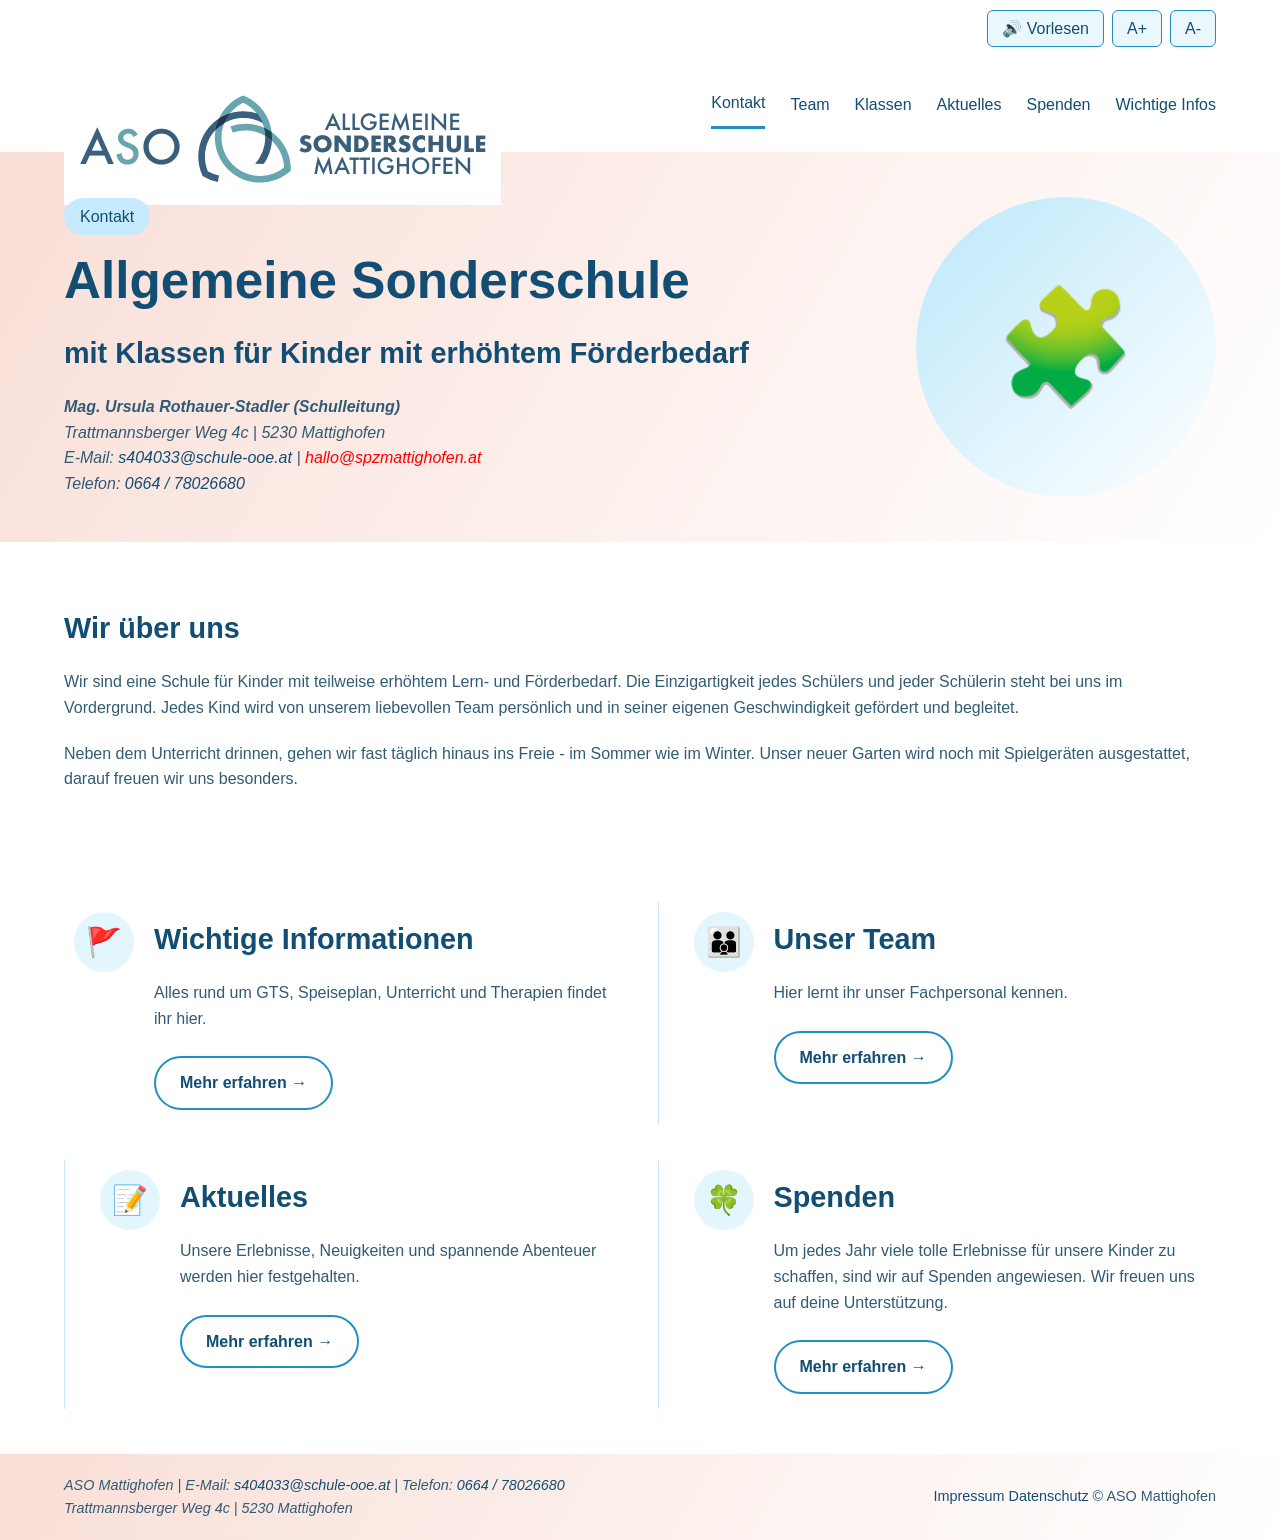
==== index.html @ b529024f "Update index.html" ====
<!DOCTYPE html>
<html lang="de">
<head>
  <meta charset="UTF-8">
  <meta name="viewport" content="width=device-width, initial-scale=1.0">
  <title>ASO Mattighofen</title>
  <link rel="stylesheet" href="styles.css">
  <link rel="icon" type="image/png" href="favicon.png">
</head>

<body>
  <div class="barrierefreiheit">
    <button id="vorlesen" type="button">🔊 Vorlesen</button>
    <button id="schriftGroesser" type="button" aria-label="Schrift vergrößern">A+</button>
    <button id="schriftKleiner" type="button" aria-label="Schrift verkleinern">A-</button>
  </div>
  <header>
    <div class="container navigation">
       <a href="index.html" class="logo">
        <span class="logo-icon"><img src="bilder/asoLogo.PNG" alt="ASO Logo"></span>
      </a>
      

      <nav>
        <a href="index.html" class="active">Kontakt</a>
        <a href="team.html">Team</a>
        <a href="klassen.html">Klassen</a>
        <a href="aktuelles.html">Aktuelles</a>
        <a href="spenden.html">Spenden</a>
        <a href="infos.html">Wichtige Infos</a>
      </nav>
    </div>
  </header>

  <main>

    <section class="hero">
      <div class="container hero-content">
        <div>
          <span class="welcome">Kontakt</span>
          <h1>Allgemeine Sonderschule</h1>
          <h2>mit Klassen für Kinder mit erhöhtem Förderbedarf</h2>
         
          <address>
            <strong>Mag. Ursula Rothauer-Stadler (Schulleitung)</strong><br>
            Trattmannsberger Weg 4c | 5230 Mattighofen<br>
            E-Mail: <a href="mailto:s404033@schule-ooe.at">s404033@schule-ooe.at</a> | <a style="color: red;" href=" hallo@spzmattighofen.at"> hallo@spzmattighofen.at</a><br>
            Telefon: <a href="tel:+4366478026680">0664 / 78026680</a>
          </address>
        </div>

        <div class="hero-image" aria-label="Bücher-Symbol">
          🧩
        </div>
      </div>
    </section>

    <section class="intro">
  <div class="container">
    <h2>Wir über uns</h2>
    <p>
     Wir sind eine Schule für Kinder mit teilweise erhöhtem Lern- und Förderbedarf. Die Einzigartigkeit jedes Schülers und jeder Schülerin steht bei uns im Vordergrund.
      Jedes Kind wird von unserem liebevollen Team persönlich und in seiner eigenen Geschwindigkeit gefördert und begleitet.
    <p>Neben dem Unterricht drinnen, gehen wir fast täglich hinaus ins Freie - im Sommer wie im Winter. Unser neuer Garten wird noch mit Spielgeräten ausgestattet, darauf freuen wir uns besonders.</p>
    </p>
  </div>
</section>
    
    <section class="container intro grid">  
    <article class="card">
        <div class="icon">🚩</div>
        <div>
          <h2>Wichtige Informationen</h2>
          <p>
            Alles rund um GTS, Speiseplan, Unterricht und Therapien findet ihr hier.
          </p>
          <a class="button button-light" href="infos.html">
            Mehr erfahren →
          </a>
        </div>
      </article>
      
      <article class="card">
        <div class="icon">👪</div>
        <div>
          <h2>Unser Team</h2>
          <p>
            Hier lernt ihr unser Fachpersonal kennen.
          </p>
          <a class="button button-light" href="team.html">
            Mehr erfahren →
          </a>
        </div>
      </article>

       <article class="card">
        <div class="icon">📝</div>
        <div>
          <h2>Aktuelles</h2>
          <p>
            Unsere Erlebnisse, Neuigkeiten und spannende Abenteuer werden hier festgehalten.
          </p>
          <a class="button button-light" href="aktuelles.html">
            Mehr erfahren →
          </a>
        </div>
      </article>

       <article class="card">
        <div class="icon">🍀</div>
        <div>
          <h2>Spenden</h2>
          <p>Um jedes Jahr viele tolle Erlebnisse für unsere Kinder zu schaffen, sind wir auf Spenden angewiesen. Wir freuen uns auf deine Unterstützung.</p>
          
          <a class="button button-light" href="spenden.html">
            Mehr erfahren →
          </a>
        </div>
      </article>
    </section>
  </main>

  <footer>
    <div class="container footer-content">
      <div>
        <address>
            ASO Mattighofen | E-Mail: <a href="mailto:s404033@schule-ooe.at">s404033@schule-ooe.at</a> | Telefon: <a href="tel:+4366478026680">0664 / 78026680</a><br>
            Trattmannsberger Weg 4c | 5230 Mattighofen
          </address>
        
      </div>
      <span><a href="impressum.html">Impressum</a>
        <a href="datenschutz.html">Datenschutz</a>
        © ASO Mattighofen</span>
    </div>
  </footer>
<script src="script.js"></script>
</body>
</html>
---- styles.css ----
* {
  box-sizing: border-box;
  scroll-behavior: smooth;
}

:root {
  --blue: #218fc1;
  --dark-blue: #124d73;
  --light-blue: #eaf7fd;
  --text: #315b75;
  --white: #ffffff;
  --peach: #F9DFD7;
  --gradient: linear-gradient(120deg, var(--peach), #ffffff);
}

body {
  margin: 0;
  font-family: Arial, sans-serif;
  color: var(--text);
  line-height: 1.6;
}

/* Barrierefreiheit */
.barrierefreiheit {
  display: flex;
  justify-content: flex-end;
  gap: 8px;
  padding: 10px 5%;
}

.barrierefreiheit button {
  background-color: #eaf7fd;
  color: #124d73;
  border: 1px solid #218fc1;
  border-radius: 6px;
  padding: 8px 14px;
  cursor: pointer;
  font-size: 16px;
}

.barrierefreiheit button:hover {
  background-color: #c8ecff;
}

.barrierefreiheit button:focus-visible {
  outline: 3px solid #124d73;
  outline-offset: 3px;
}


.container {
  width: 90%;
  max-width: 1160px;
  margin: auto;
}

h1, h2, h3 {
  color: var(--dark-blue);
  line-height: 1.2;
}

/*Slider*/
.slider {
  display: flex;
  align-items: center;
  justify-content: center;
  gap: 10px;
  margin: 25px 0;
}

.slider-bilder {
  width: 100%;
  max-width: 650px;
}

.slider .slider-bilder img {
  display: none;
  width: 100%;
  height: 350px;
  object-fit: contain;
  border-radius: 8px;
  cursor: pointer;
}

.slider .slider-bilder img.aktiv {
  display: block;
}

.slider button {
  background: var(--dark-blue);
  color: white;
  border: none;
  padding: 10px;
  cursor: pointer;
}
/*Bilder wie Slyder*/
.bilder {
  display: block;
  width: 100%;
  max-width: 650px;
  height: auto;
  border-radius: 8px;
  margin: 25px auto;
}

h1 {
  font-size: 3.2rem;
  margin: 15px 0;
}

h2 {
  font-size: 1.8rem;
}

p {
  margin: 12px 0 20px;
}

a {
  color: var(--dark-blue);
  text-decoration: none;
}

a:hover {
  color: var(--blue);
}

/* Navigation */

.navigation,
.logo,
nav,
.contact-content,
.footer-content {
  display: flex;
  align-items: center;
  justify-content: space-between;
}

header {
  background: var(--white);
  padding: 15px 0;
}

.logo {
  gap: 12px;
  line-height: 1.2;
}

.logo-icon {
  display: grid;
  place-items: center;
  width: 65px;
  height: 65px;
  border-radius: 50%;
  background: linear-gradient(135deg, #bdeaff, var(--blue));
  color: white;
  font-size: 1.3rem;
  font-weight: bold;
}

.logo strong {
  font-size: 1.8rem;
}

nav {
  gap: 25px;
}

nav a {
  padding: 10px 0;
}

nav a:hover,
nav .active {
  border-bottom: 3px solid var(--blue);
}

/* Buttons */

.button {
  display: inline-block;
  padding: 12px 24px;
  margin: 5px 8px 5px 0;
  border: 2px solid var(--blue);
  border-radius: 30px;
  background: var(--blue);
  color: white;
  font-weight: bold;
}

.button:hover {
  background: var(--dark-blue);
  color: white;
}

.button-light {
  background: transparent;
  color: var(--dark-blue);
}

/* Hero */

.hero {
  background: var(--gradient);
  padding: 45px 0;
}

.hero-content {
  display: flex;
  align-items: center;
  justify-content: space-between;
  gap: 40px;
}

.hero-content > div:first-child {
  flex: 1;
}

.welcome {
  display: inline-block;
  padding: 6px 16px;
  border-radius: 25px;
  background: #c6eaff;
  color: var(--dark-blue);
}

.hero-content p {
  font-size: 1.4rem;
}

.hero-image {
  display: grid;
  place-items: center;
  flex: 0 0 300px;
  height: 300px;
  border-radius: 50%;
  background: linear-gradient(135deg, #bce8fa, #ffffff);
  font-size: 7rem;
}

/* Karten */

.grid {
  display: grid;
  grid-template-columns: repeat(2, 1fr);
  gap: 35px;
}

.intro {
  padding: 45px 0;
}

.card {
  display: flex;
  align-items: flex-start;
  gap: 20px;
  padding: 10px;
}

.card + .card {
  border-left: 1px solid #c9e8f8;
  padding-left: 35px;
}

.card h2 {
  margin-top: 10px;
}

.icon {
  display: grid;
  place-items: center;
  flex-shrink: 0;
  width: 60px;
  height: 60px;
  border-radius: 50%;
  background: #e3f5fd;
  color: var(--blue);
  font-size: 1.8rem;
}

/* Features */

.features {
  padding: 25px 0 35px;
  background: var(--light-blue);
  text-align: center;
}

.features .grid {
  grid-template-columns: repeat(4, 1fr);
  gap: 20px;
}

.features h3 {
  font-size: 1rem;
}

/* Footer */

footer {
  padding: 20px 0;
  background: var(--gradient);
  font-size: 0.9rem;
}

.footer-content div {
  display: flex;
  gap: 22px;
}

footer a {
  color: var(--dark-blue);
}

footer a:hover {
  color: var(--blue);
}

/* Teamseite */

.team-grid {
  display: grid;
  grid-template-columns: repeat(2, 1fr);
  gap: 25px;
  margin-bottom: 45px;
}

.team-card {
  display: flex;
  align-items: center;
  gap: 15px;
}

.team-card img{
  width: 100px;
  height: 120px;
  object-fit: cover;
  border-radius: 8px;
  flex-shrink: 0;
}

.teacher-placeholder {
    width: 100px;
    height: 120px;
    border-radius: 8px;
    background-color: #eaf7fd;
    display: flex;
    align-items: center;
    justify-content: center;
    font-size: 50px;
    flex-shrink: 0;
}

.team-card p {
  font-size: 0.875rem;
}

.team-card:target, .therapie:target {
  background: var(--light-blue);
  border-radius: 8px;
  padding: 10px;
}
/*Klassen*/
.klasse-titel {
  display: flex;
  flex-direction: column;
  align-items: center;
  justify-content: center;
}

.klasse-titel h2 {
  writing-mode: vertical-rl;
  transform: rotate(180deg);
  margin: 0;
}
/* Mobile */

@media (max-width: 750px) {
  .navigation,
  .hero-content,
  .contact-content,
  .footer-content {
    flex-direction: column;
    gap: 20px;
  }
  
  nav {
    flex-wrap: wrap;
    justify-content: center;
    gap: 12px 20px;
  }

  h1 {
    font-size: 2.3rem;
  }

  .hero-image {
    flex-basis: auto;
    width: 220px;
    height: 220px;
    font-size: 5rem;
  }

  .grid,
  .features .grid,
  .team-grid {
    grid-template-columns: 1fr;
  }

  .card + .card {
    border-left: none;
    border-top: 1px solid #c9e8f8;
    padding: 25px 10px 10px;
  }

  .footer-content div {
    flex-wrap: wrap;
    justify-content: center;
  }
}

/*Spenden*/
.spenden{
  padding: 25px;
  border: 1px solid #b9dff2;
  border-radius: 10px;
  background: #f1e9e5;
}
#unterricht, #gts {
  scroll-margin-top: 100px;
}

/*Speisepläne*/
table {
  width: 100%;
  border-collapse: collapse;
}

th, td {
  border: 1px solid #ccc;
  padding: 10px;
  text-align: left;
}
/*Aktuelles*/
.aktuelles {
  max-width: 850px;
  flex: 1;
  max-width: 850px;
  margin: 0;
}

.beitrag {
  background: white;
  border: 1px solid #d6e3eb;
  border-radius: 8px;
  padding: 25px;
  margin-bottom: 25px;
  box-shadow: 0 2px 6px rgba(0, 0, 0, 0.06);
}

.beitrag h2 {
  color: var(--dark-blue);
  margin-top: 0;
  margin-bottom: 8px;
}

.datum {
  color: #777;
  font-size: 14px;
  margin-bottom: 18px;
}

.beitrag > img {
  display: block;
  max-width: 100%;
  height: auto;
  margin: 15px auto;
  border-radius: 6px;
}

.beitrag p {
  line-height: 1.6;
}
.nach-oben {
  position: fixed;
  right: 25px;
  bottom: 25px;
  width: 45px;
  height: 45px;
  display: flex;
  align-items: center;
  justify-content: center;
  background: var(--dark-blue);
  color: white;
  font-size: 28px;
  border-radius: 50%;
  text-decoration: none;
  z-index: 100;
}

.nach-oben:hover {
  background: var(--blue);
  color: white;
}

/*Aktuelles*/
.aktuelles {
  max-width: 850px;
  margin: 30px auto;
  padding: 0 15px;
}
archiv-nav {
  display: flex;
  justify-content: center;
  gap: 30px;
  max-width: 1000px;
  margin: 0 auto;
  padding: 12px 20px;
}
.aktuelles article[id] {
  scroll-margin-top: 25px;
}
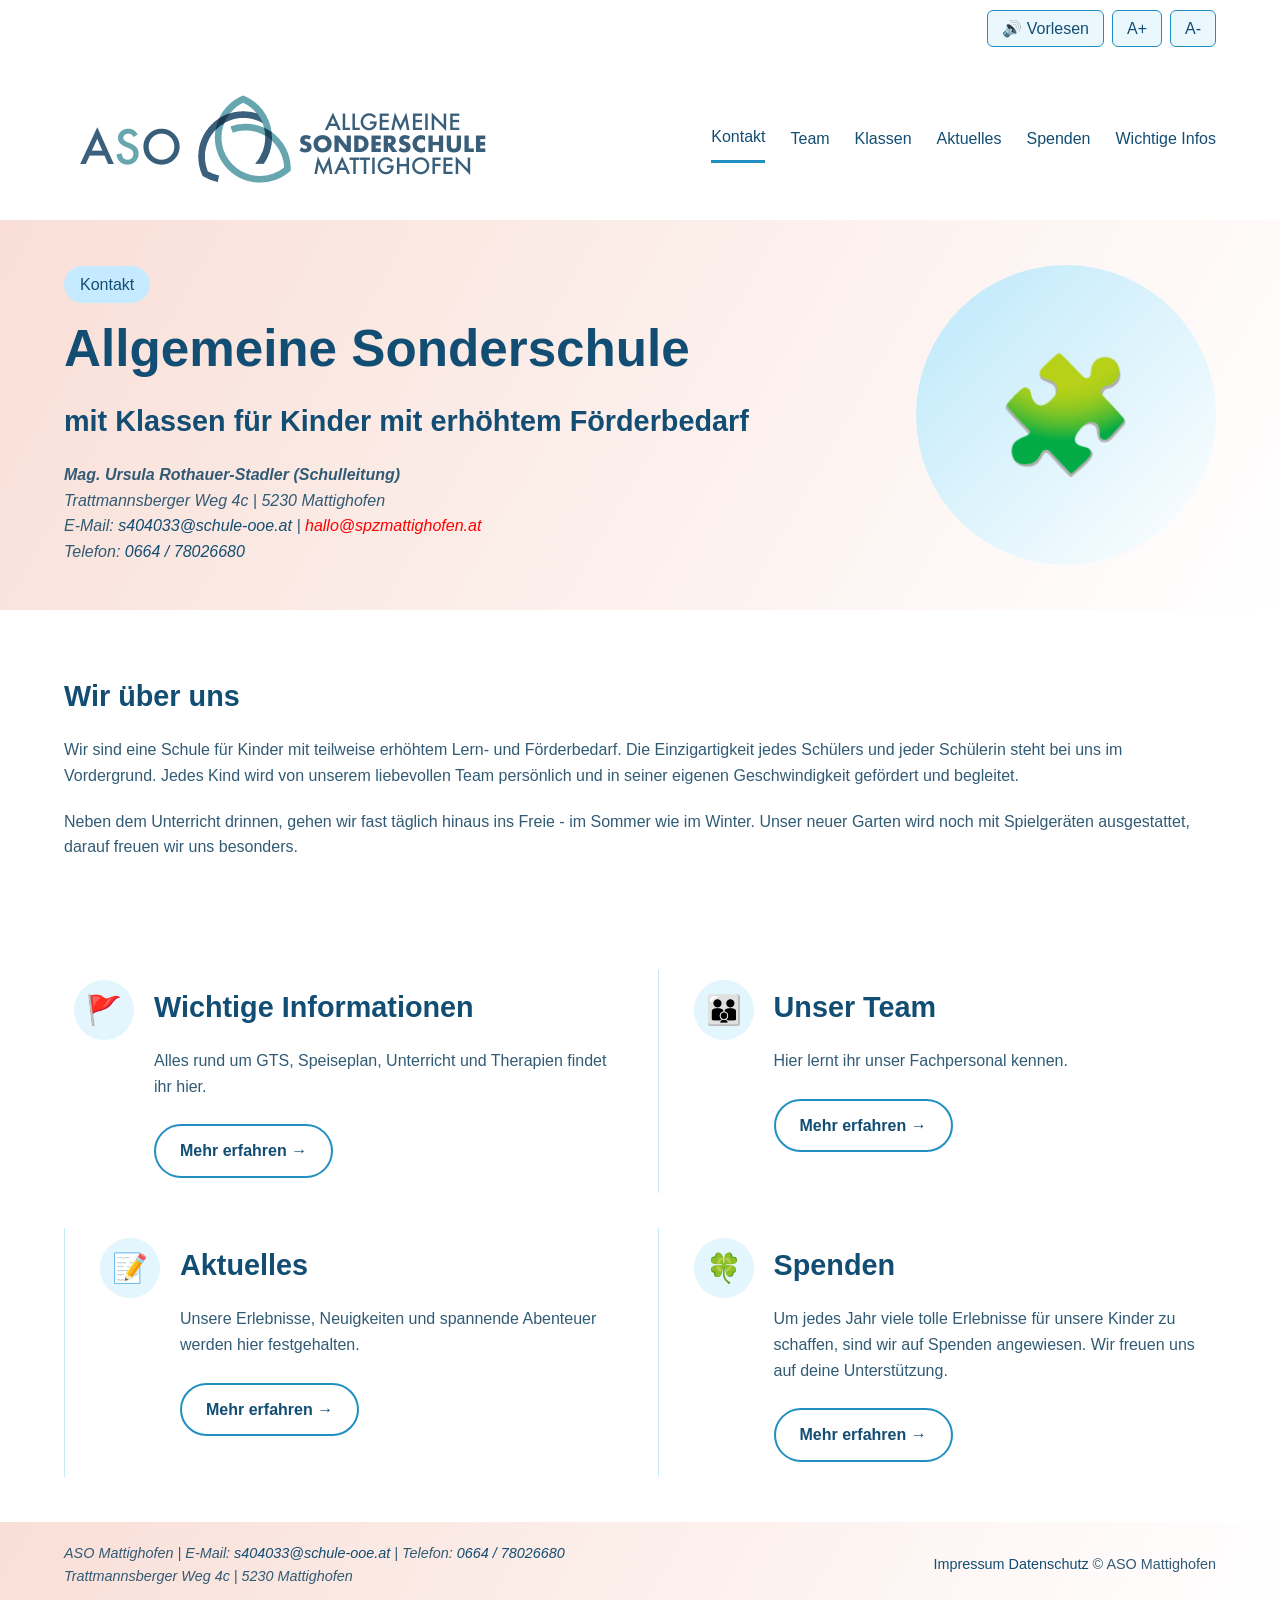
==== commit dd9fbe76: "Update index.html" ====
--- a/index.html
+++ b/index.html
@@ -18,7 +18,7 @@
   <header>
     <div class="container navigation">
        <a href="index.html" class="logo">
-        <span class="logo-icon"><img src="bilder/asoLogo.PNG" alt="ASO Logo"></span>
+        <img src="bilder/asoLogo.PNG" alt="ASO Logo">
       </a>
       
 
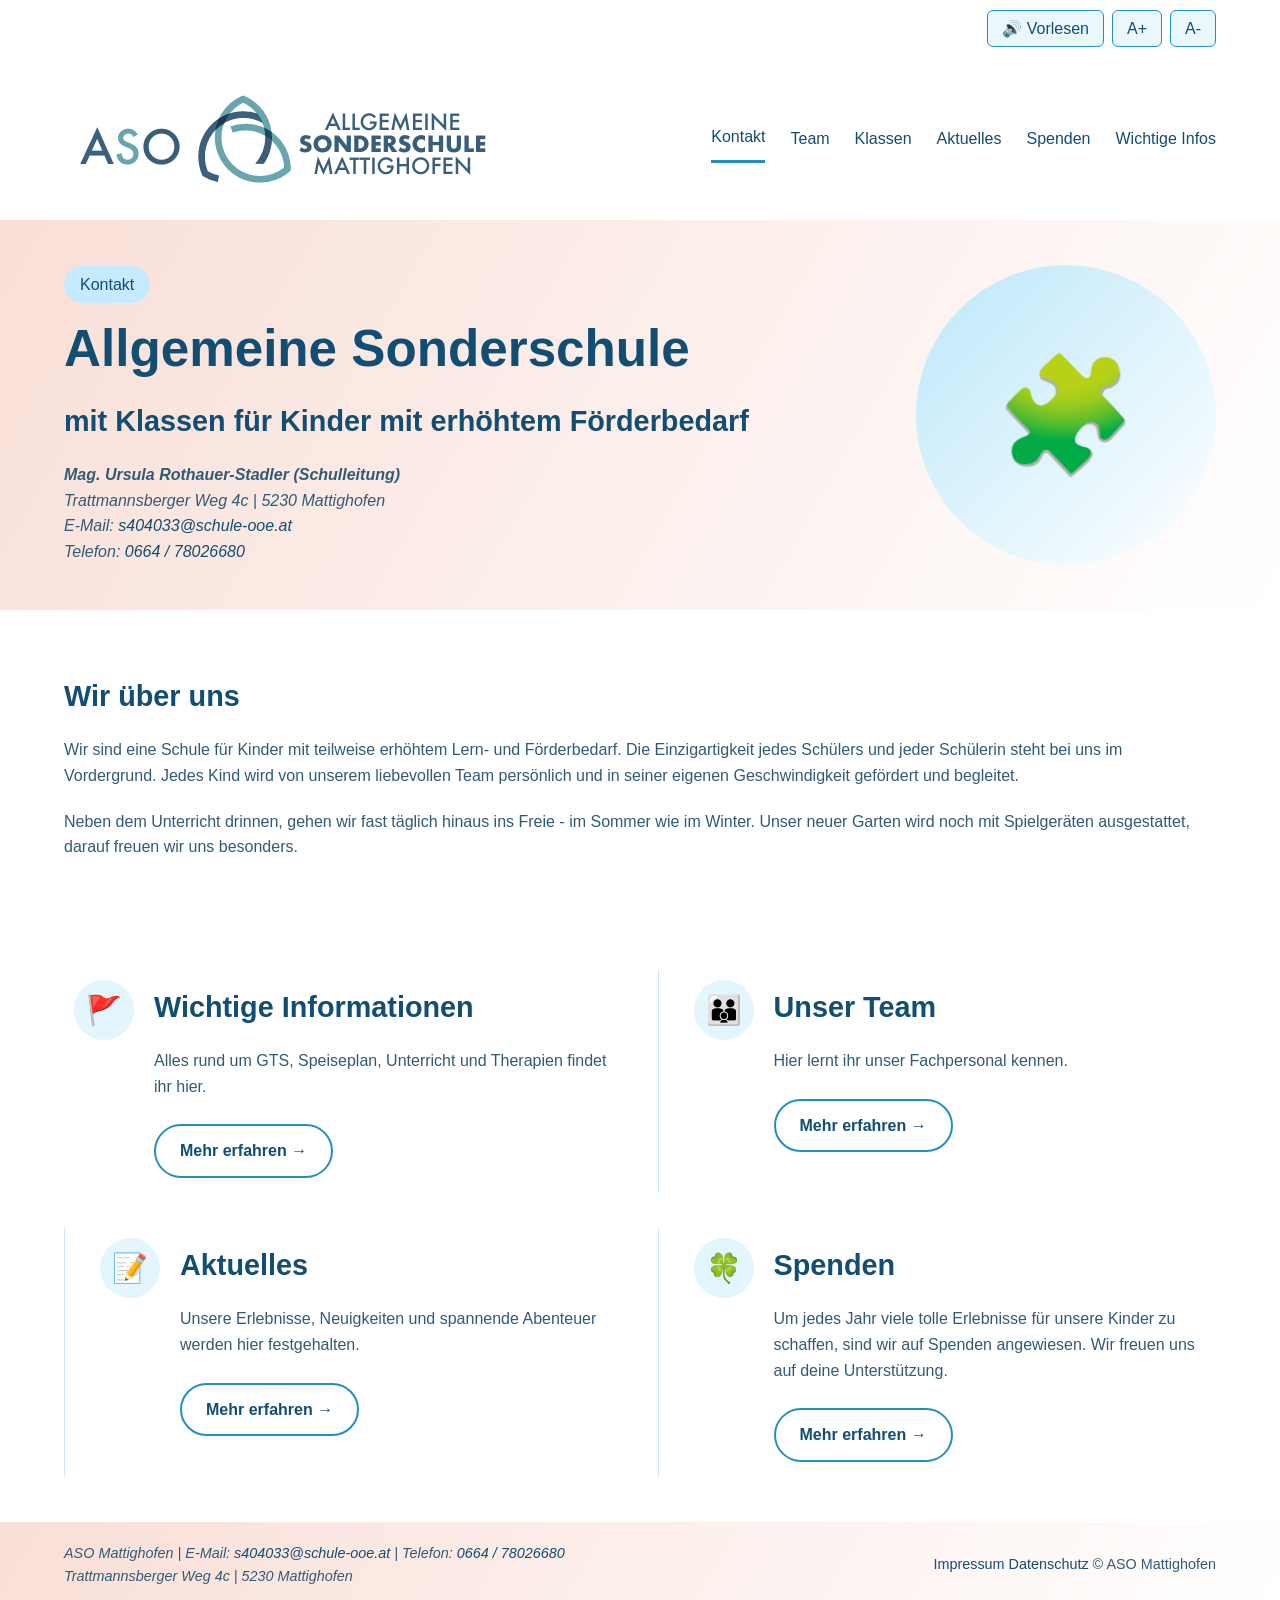
==== commit 1cbe78f9: "Update index.html" ====
--- a/index.html
+++ b/index.html
@@ -45,7 +45,7 @@
           <address>
             <strong>Mag. Ursula Rothauer-Stadler (Schulleitung)</strong><br>
             Trattmannsberger Weg 4c | 5230 Mattighofen<br>
-            E-Mail: <a href="mailto:s404033@schule-ooe.at">s404033@schule-ooe.at</a> | <a style="color: red;" href=" hallo@spzmattighofen.at"> hallo@spzmattighofen.at</a><br>
+            E-Mail: <a href="mailto:s404033@schule-ooe.at">s404033@schule-ooe.at</a><br>
             Telefon: <a href="tel:+4366478026680">0664 / 78026680</a>
           </address>
         </div>
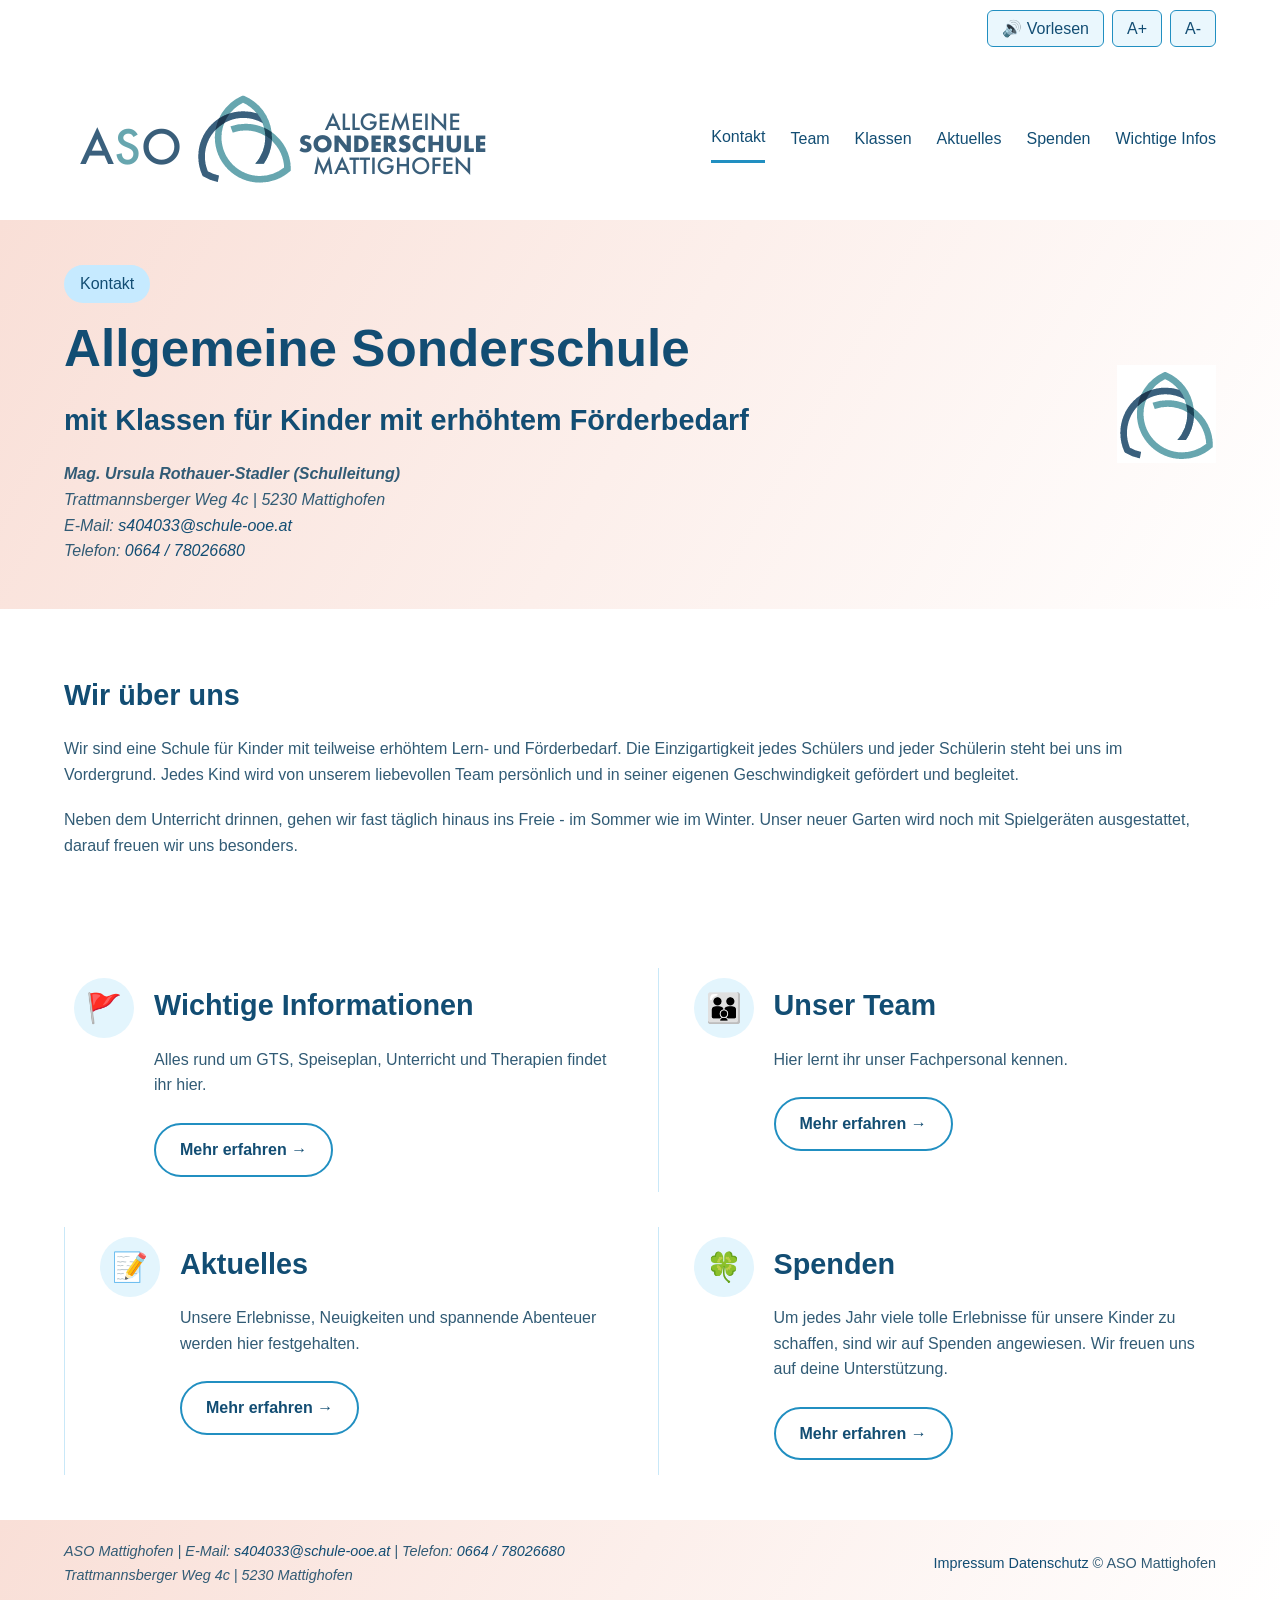
==== commit 52aa2cf9: "Replace hero image with logo in index.html" ====
--- a/index.html
+++ b/index.html
@@ -6,7 +6,7 @@
   <meta name="viewport" content="width=device-width, initial-scale=1.0">
   <title>ASO Mattighofen</title>
   <link rel="stylesheet" href="styles.css">
-  <link rel="icon" type="image/png" href="favicon.png">
+  <link rel="icon" type="image/png" href="favicon.PNG">
 </head>
 
 <body>
@@ -17,8 +17,8 @@
   </div>
   <header>
     <div class="container navigation">
-       <a href="index.html" class="logo">
-        <img src="bilder/asoLogo.PNG" alt="ASO Logo">
+       <a href="index.html">
+        <img class="logo" src="bilder/asoLogo.PNG" alt="ASO Logo">
       </a>
       
 
@@ -50,8 +50,8 @@
           </address>
         </div>
 
-        <div class="hero-image" aria-label="Bücher-Symbol">
-          🧩
+        <div class="logo" aria-label="Logo">
+          <img src="favicon.PNG" alt="ASO Logo">
         </div>
       </div>
     </section>
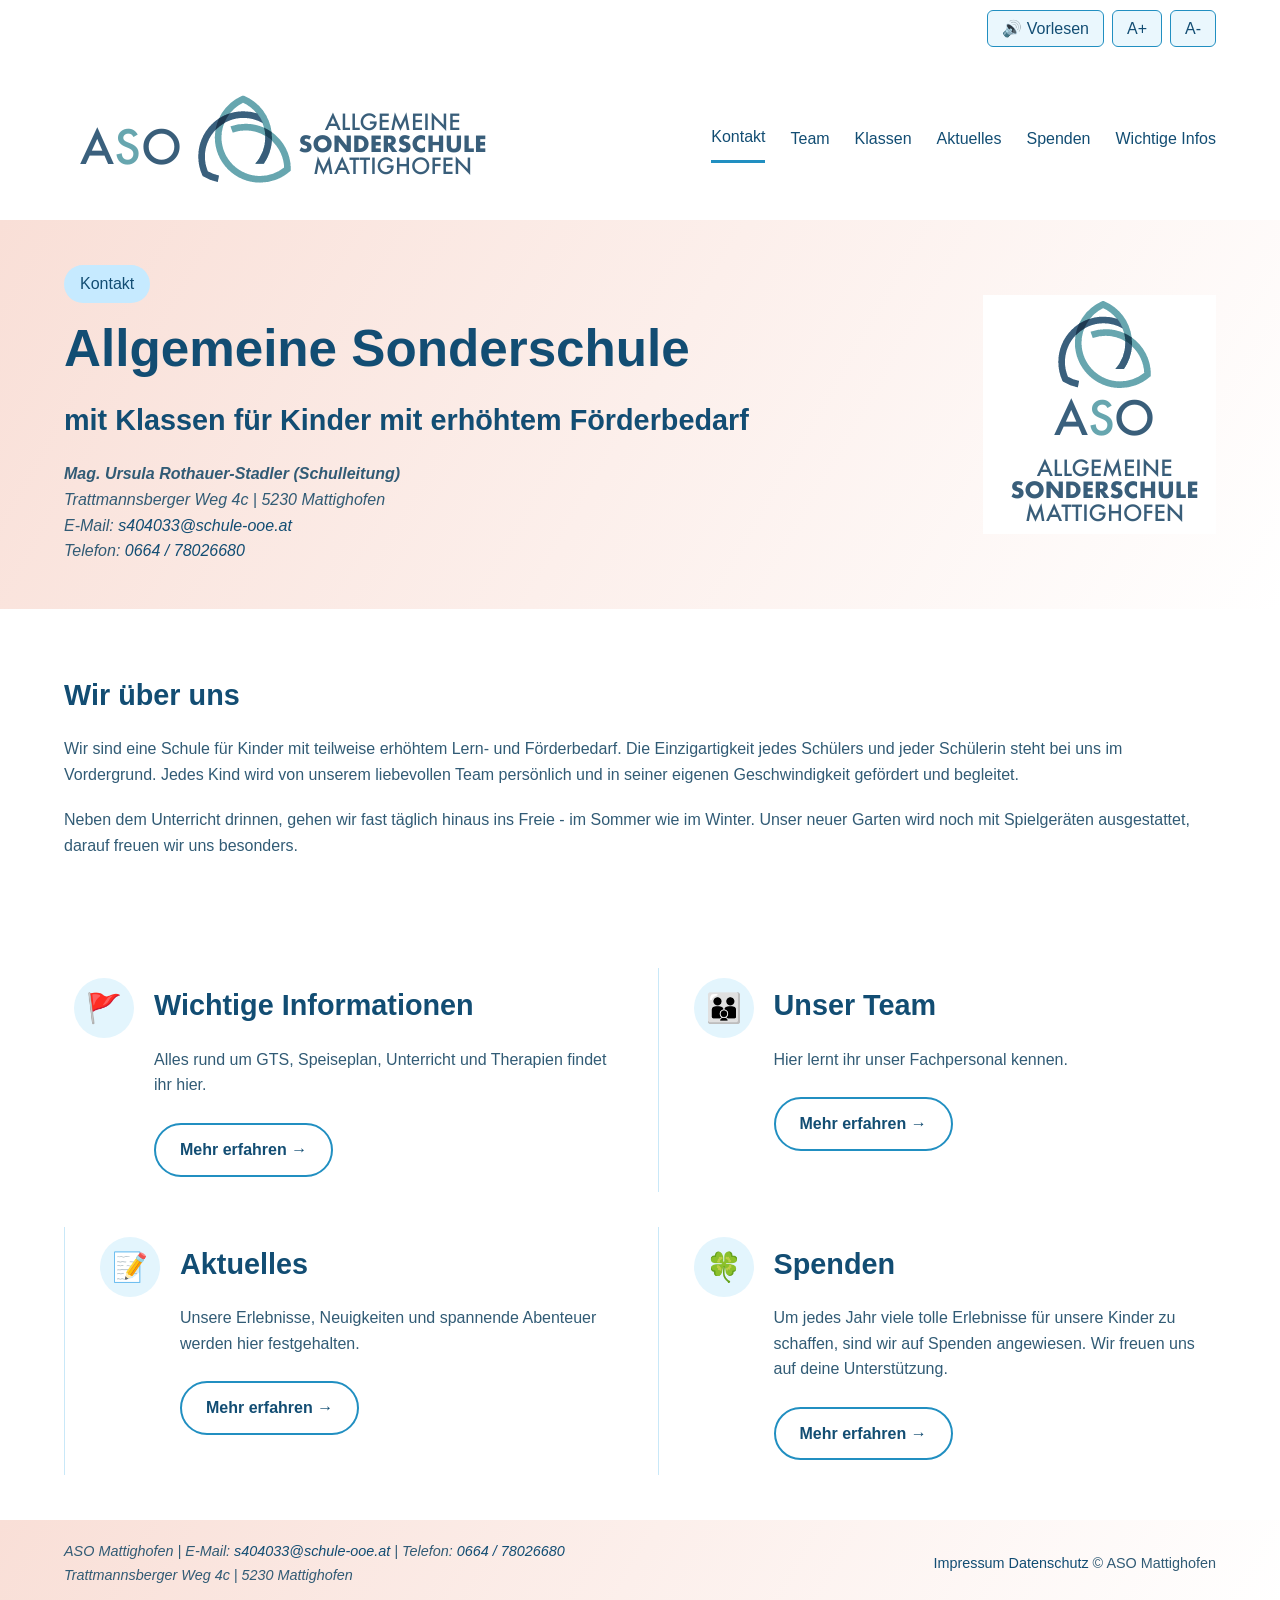
==== commit 20649f8d: "Update logo image source in index.html" ====
--- a/index.html
+++ b/index.html
@@ -51,7 +51,7 @@
         </div>
 
         <div class="logo" aria-label="Logo">
-          <img src="favicon.PNG" alt="ASO Logo">
+          <img src="bilder/asoLogo2.PNG" alt="ASO Logo">
         </div>
       </div>
     </section>
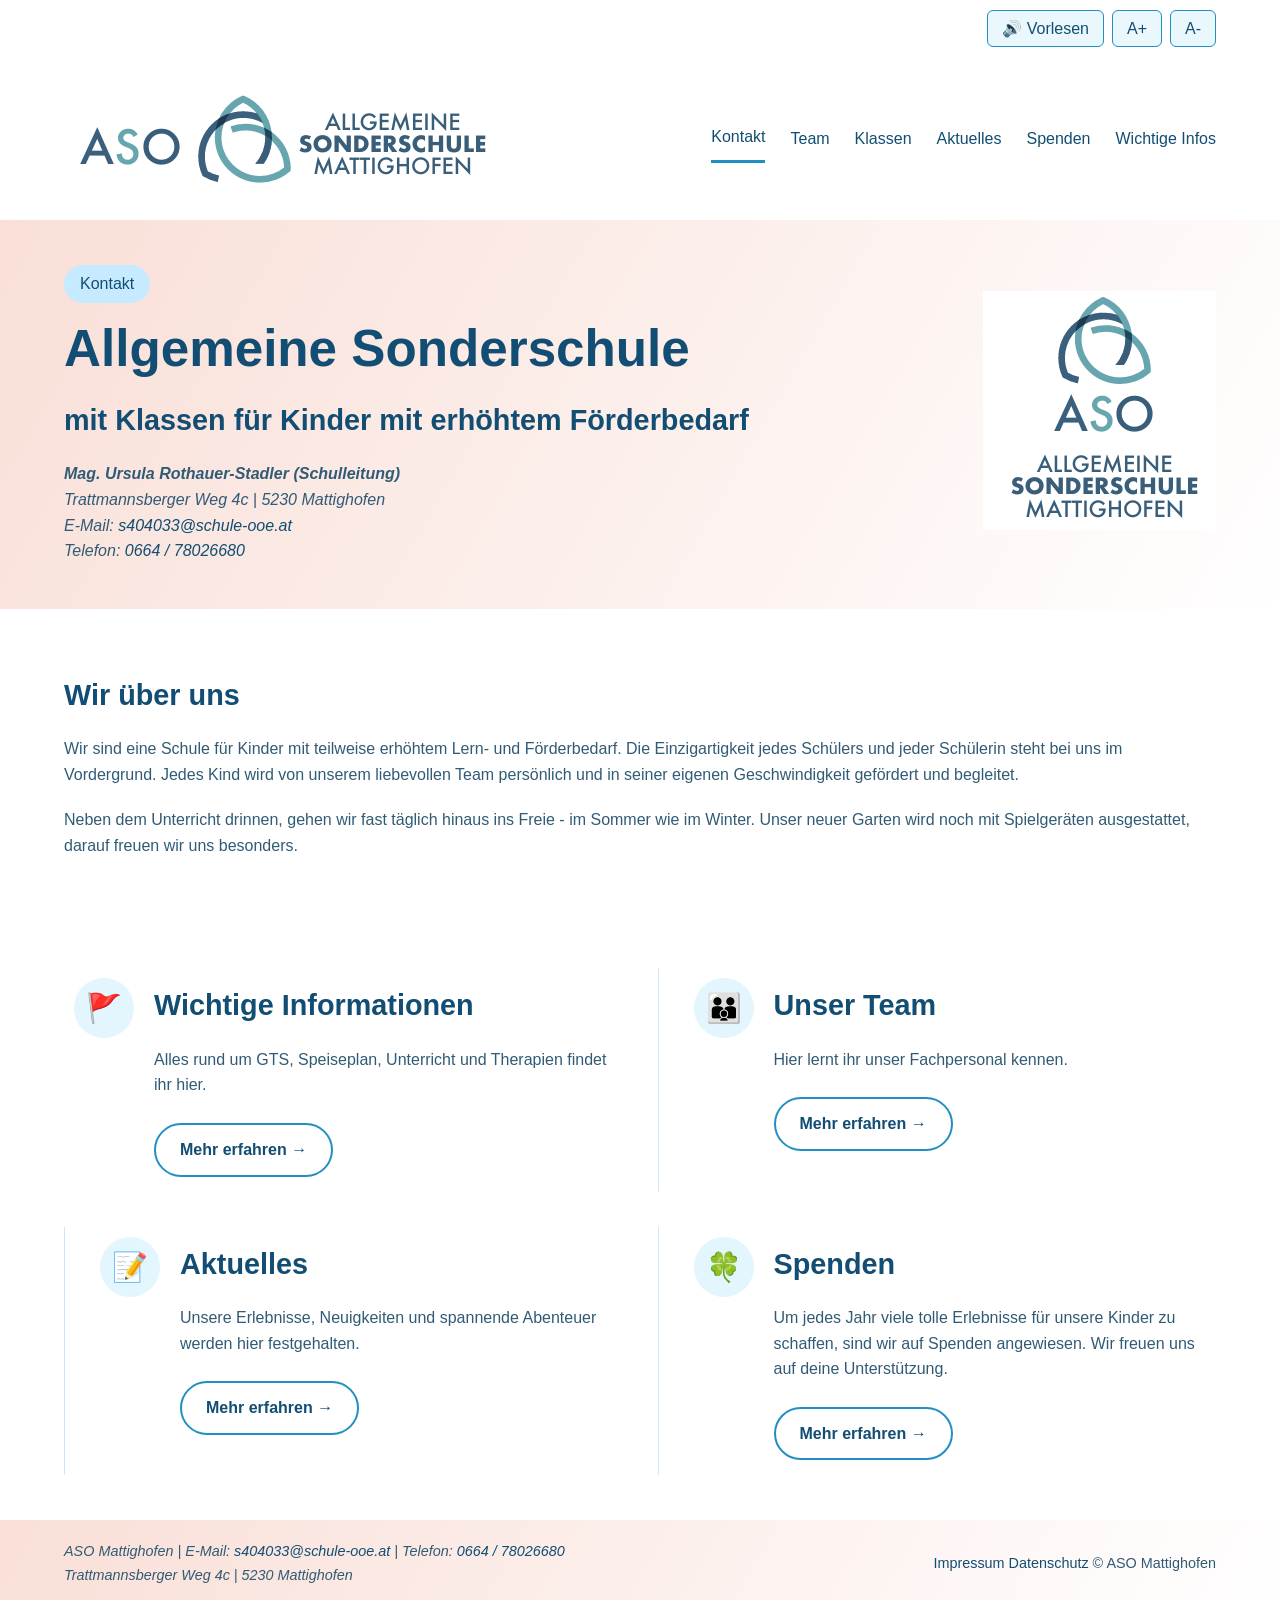
==== commit 252bfbf7: "Update index.html" ====
--- a/index.html
+++ b/index.html
@@ -50,7 +50,7 @@
           </address>
         </div>
 
-        <div class="logo" aria-label="Logo">
+        <div aria-label="Logo">
           <img src="bilder/asoLogo2.PNG" alt="ASO Logo">
         </div>
       </div>
